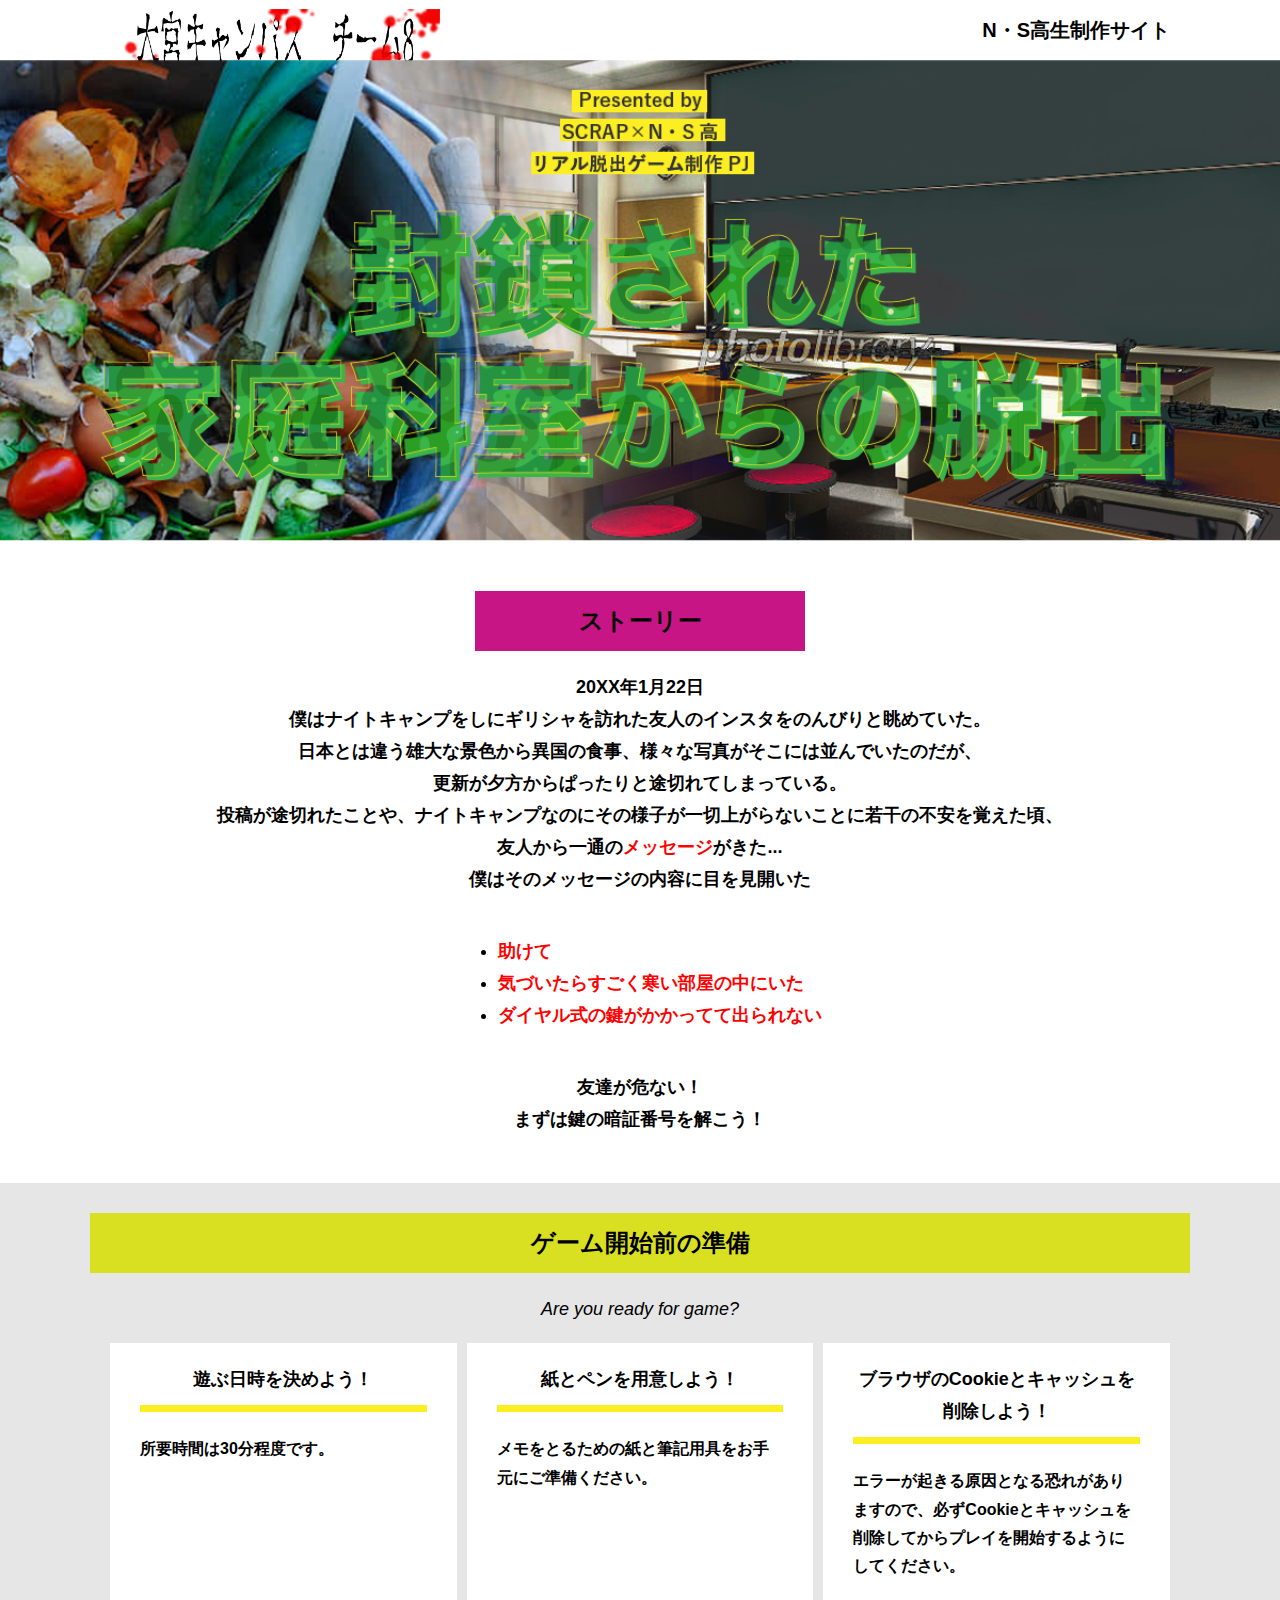
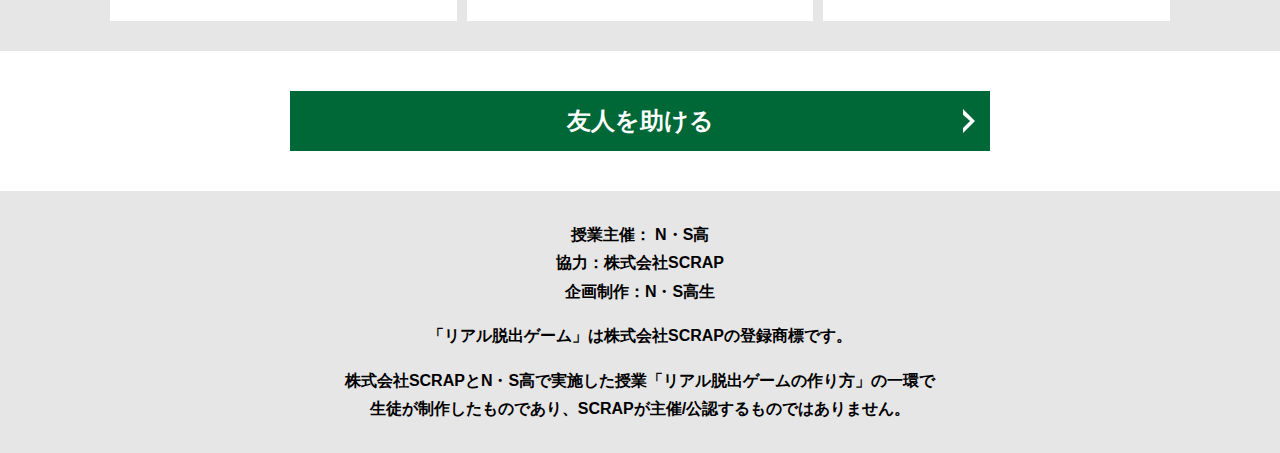
==== index.html @ dbb83a82 "Update index.html" ====
<!DOCTYPE html>
<html lang="ja">
<head>
  <meta charset="UTF-8">
  <meta http-equiv="X-UA-Compatible" content="IE=edge">
  <meta name="viewport" content="width=device-width, initial-scale=1.0">
  <title>謎の館からの脱出 │ Project N</title>
  <link rel="stylesheet" href="assets/css/normalize.css">
  <link rel="stylesheet" href="assets/css/style.css">
</head>
<body>
  <svg width="0" height="0" class="hidden">
    <symbol xmlns="http://www.w3.org/2000/svg" viewBox="0 0 12.47 24.94" id="arrow" class="arrow_svg">
      <title>arrow</title>
      <polygon points="0 24.94 0 19.66 7.35 12.47 0 5.92 0 0 12.47 12.47 0 24.94"/>
    </symbol>
  </svg>
  <header class="header">
    <div class="container">
      <div class="header__logo"><img src="assets/images/チームロゴ.png" alt="チームロゴ"></div>
      <div class="header__name">N・S高生制作サイト</div>
    </div>
  </header>
  <main class="main index-page">
    <!-- タイトルエリア　ここから -->
    <h1 class="main-title"><img src="assets/images/top-image.png" alt="Presented by SCRAP×N・S高リアル脱出ゲーム制作PJ 謎の館からの脱出"></h1>
    <!-- タイトルエリア　ここまで -->
    <section class="section section--story">
      <div class="container">
        <h2 class="section-title section-title--keycolor section-title--story">ストーリー</h2>
        <div class="story">
          <p class="text-center">20XX年1月22日<br>
            僕はナイトキャンプをしにギリシャを訪れた友人のインスタをのんびりと眺めていた。<br>
            日本とは違う雄大な景色から異国の食事、様々な写真がそこには並んでいたのだが、<br>
            更新が夕方からぱったりと途切れてしまっている。<br>
            投稿が途切れたことや、ナイトキャンプなのにその様子が一切上がらないことに若干の不安を覚えた頃、<br>
            友人から一通の<font color="red">メッセージ</font>がきた...<br>
            僕はそのメッセージの内容に目を見開いた<br>
          <div class="story__note__outer ">
            <ul class="story__note">
              <li><font color="red">助けて</font></li>
              <li><font color="red">気づいたらすごく寒い部屋の中にいた</font></li>
               <li><font color="red">ダイヤル式の鍵がかかってて出られない</font></li>
            </ul>
          </div>
          <p class="text-center">友達が危ない！<br>
            まずは鍵の暗証番号を解こう！</p>
        </div>
      </div>
    </section>
    <section class="section bg-color--gray">
      <div class="container">
        <h2 class="section-title">ゲーム開始前の準備</h2>
        <p class="font-eng text-center">Are you ready for game?</p>
        <!--
          class名"row"内のclass名"column"が横並びになります。
          改行する場合は以下のように追加してください。
          <div class="row">
            <div class="column">
              ～ 内容 ～
            </div>
          </div>
        -->
        <div class="row">
          <div class="column">
            <div class="card">
              <h3 class="card__title">遊ぶ日時を決めよう！</h3>
              <p class="card__content">所要時間は30分程度です。</p>
            </div>
          </div>
          <div class="column">
            <div class="card">
              <h3 class="card__title">紙とペンを用意しよう！</h3>
              <p class="card__content">メモをとるための紙と筆記用具をお手元にご準備ください。</p>
            </div>
          </div>
          <div class="column">
            <div class="card">
              <h3 class="card__title">ブラウザのCookieとキャッシュを<br>削除しよう！</h3>
              <p class="card__content">エラーが起きる原因となる恐れがありますので、必ずCookieとキャッシュを削除してからプレイを開始するようにしてください。</p>
            </div>
          </div>
        </div>
      </div>
        </div>
      </div>
    </section>
    <section class="section">
      <div class="container">
        <a class="btn" href="main.html">友人を助ける<svg class="btn__arrow"><use xlink:href="#arrow"></use></svg></a>
      </div>
    </section>
  </main>
  <footer class="footer section bg-color--gray">
    <div class="container">
      <p class="text-center">授業主催： N・S高<br>協力：株式会社SCRAP<br>企画制作：N・S高生</p>
      <p class="text-center">「リアル脱出ゲーム」は株式会社SCRAPの登録商標です。</p>
      <p class="text-center">株式会社SCRAPとN・S高で実施した授業「リアル脱出ゲームの作り方」の一環で<br>生徒が制作したものであり、SCRAPが主催/公認するものではありません。</p>
    </div>
  </footer>
</body>
</html>
---- assets/css/style.css ----
@charset "UTF-8";
/****************************
 * 共通CSSのテンプレートです。
*****************************/
*,
*::before,
*::after {
  -webkit-box-sizing: border-box;
          box-sizing: border-box;
}

html {
  font-size: 18px;
  -webkit-box-sizing: border-box;
          box-sizing: border-box;
}

body {
  overflow-x: hidden;
  font-family: "游ゴシック体", "Yu Gothic", YuGothic, "ヒラギノ角ゴ Pro", "Hiragino Kaku Gothic Pro", "メイリオ", "Meiryo", sans-serif;
  font-size: 18px;
  line-height: 1.77778;
  font-weight: bold;
  text-decoration: none;
  border: none;
  list-style: none;
  color: #000;
  margin: 0;
}

img {
  width: 100%;
}

figure {
  margin: 0;
}

figcaption {
  margin-top: 30px;
  font-size: 14px;
}

@media screen and (max-width: 767px) {
  figcaption {
    font-size: 13px;
  }
}

input[type=text] {
  font-size: 18px;
  border: none;
  padding: 25px 35px;
  display: block;
  margin: 0 auto;
  max-width: 580px;
  width: 100%;
}

::-webkit-input-placeholder {
  color: #999;
}

:-ms-input-placeholder {
  color: #999;
}

::-ms-input-placeholder {
  color: #999;
}

::placeholder {
  color: #999;
}

button {
  cursor: pointer;
  display: block;
  border: none;
  margin: 0 auto;
  background-color: #006837;
  color: #fff;
  width: 287px;
  height: 55px;
}

/*******************
* Layout
*******************/
.section {
  padding-top: 30px;
  padding-bottom: 30px;
}

.section--clear {
  /* ステージクリア画面 */
  position: fixed;
  display: none;
  /* 読み込み時に一瞬表示されるのを防ぐ */
  -webkit-box-pack: center;
      -ms-flex-pack: center;
          justify-content: center;
  -webkit-box-align: center;
      -ms-flex-align: center;
          align-items: center;
  top: 0;
  bottom: 0;
  left: 0;
  right: 0;
  z-index: 200;
}

.section--clear.isClear {
  display: -webkit-box;
  display: -ms-flexbox;
  display: flex;
}

.container {
  width: 1100px;
  padding-left: 20px;
  padding-right: 20px;
  margin: 0 auto;
}

@media screen and (max-width: 1100px) {
  .container {
    width: calc(100% - 40px);
  }
}

.row {
  display: -webkit-box;
  display: -ms-flexbox;
  display: flex;
  -ms-flex-line-pack: stretch;
      align-content: stretch;
  gap: 10px;
}

.row + .row {
  margin-top: 20px;
}

.column {
  width: 100%;
}

.card {
  background-color: #fff;
  margin-bottom: 20px;
  height: 100%;
}

.card__title {
  font-size: 18px;
  text-align: center;
  margin: 0;
  padding: 20px 30px;
  position: relative;
  cursor: pointer;
}

.card__content {
  -webkit-transition: all 0.3s;
  transition: all 0.3s;
  font-size: 16px;
  padding: 20px 30px;
  margin: 0;
  position: relative;
}

.card__content::before {
  display: block;
  content: '';
  width: calc(100% - 60px);
  height: 7px;
  background-color: #fcee21;
  position: absolute;
  top: -10px;
  left: 30px;
}

.hint-page .card {
  height: auto;
}

.hint-page .card__content {
  display: none;
  text-align: center;
}

.hint-page .card__arrow {
  position: absolute;
  top: calc(50% - 12px);
  right: 45px;
  -webkit-transform: rotate(90deg);
          transform: rotate(90deg);
  -webkit-transition: all 0.3s;
  transition: all 0.3s;
  fill: #009245;
  width: 12px;
  height: 24px;
}

.hint-page .card.is-open .card__content {
  display: block;
}

.hint-page .card.is-open .card__arrow {
  -webkit-transform: rotate(-90deg);
          transform: rotate(-90deg);
}

.box {
  padding: 35px 30px;
}

.youtube {
  position: relative;
  width: 100%;
  padding-top: 56.25%;
}

.youtube iframe {
  position: absolute;
  top: 0;
  left: 0;
  width: 100%;
  height: 100%;
}

.youtube__container {
  max-width: 800px;
  margin: 0 auto;
}

/*********************
* Color
*********************/
.bg-color--keycolor {
  background-color: #39b54a;
}

.bg-color--subcolor {
  background-color: #cd5c5c;
}

.bg-color--gray {
  background-color: #e6e6e6;
}

/*********************
* title
**********************/
.main-title {
  margin: 0;
}

.sub-title {
  text-align: center;
  font-size: 18px;
  line-height: 1.66667;
}

.sub-title__bg {
  background-color: #fcee21;
  padding-left: 1rem;
  padding-right: 1rem;
}

.section-title {
  font-size: 24px;
  line-height: 1.75;
  text-align: center;
  padding: 9px 20px;
  background-color: #d9e021;
  margin: 0 -20px 20px -20px;
}

.section-title__stage {
  display: inline-block;
  margin-right: 2rem;
}

.section-title--keycolorlight {
  background-color: #8cc63f;
}

.section-title--keycolorlight .section-title__stage {
  color: #fff;
}

.section-title--keycolor {
  background-color: #c71585;
}

.section-title--story {
  width: 330px;
  margin: 0 auto 20px;
}

.section-title--border {
  position: relative;
  font-size: 30px;
  text-align: center;
  line-height: 1.06667;
  margin: 0;
  padding-bottom: 15px;
  color: #006837;
}

.section-title--border::after {
  position: absolute;
  bottom: 0;
  left: calc(50% - 95px);
  display: block;
  content: '';
  background-color: #fff;
  height: 2.6px;
  width: 190px;
}

/******************
* text
******************/
.font-eng {
  font-style: italic;
  font-weight: normal;
}

/*************************
* Button
*************************/
.btn {
  display: block;
  text-decoration: none;
  cursor: pointer;
  background-color: #006837;
  color: #fff;
  font-size: 24px;
  line-height: 1.54167;
  text-align: center;
  padding: 11.5px;
  width: calc(100% - 40px);
  max-width: 700px;
  margin: 10px auto;
  position: relative;
}

.btn:hover {
  opacity: 0.7;
}

.btn__arrow {
  position: absolute;
  top: calc(50% - 12px);
  right: 15px;
  fill: #fff;
  width: 12px;
  height: 24px;
}

/****************
* header
*****************/
.header {
  background-color: #fff;
  height: 60px;
}

.header .container {
  display: -webkit-box;
  display: -ms-flexbox;
  display: flex;
  -webkit-box-pack: justify;
      -ms-flex-pack: justify;
          justify-content: space-between;
  -webkit-box-align: center;
      -ms-flex-align: center;
          align-items: center;
  height: 100%;
}

.header__logo {
  width: 330px;
  height: 42px;
}

.header__name {
  font-size: 20px;
  line-height: 1.1;
}

.footer {
  font-size: 16px;
}

.footer p:first-child {
  margin-top: 0;
}

.footer p:last-child {
  margin-bottom: 0;
}

/********************
* main
********************/
.story__note {
  margin: 0;
}

.story__note__outer {
  width: 860px;
  display: -webkit-box;
  display: -ms-flexbox;
  display: flex;
  padding: 20px;
  margin: 20px auto;
  -webkit-box-pack: center;
      -ms-flex-pack: center;
          justify-content: center;
}

@media screen and (max-width: 940px) {
  .story__note__outer {
    width: 100%;
  }
}

.stage-column__container + .stage-column__container {
  border-top: 2px solid #fff;
}

.answer {
  font-size: 18px;
  margin-bottom: 20px;
  line-height: 80px;
  word-spacing: 20px;
}

.err-message {
  color: #c1272d;
  font-size: 18px;
  text-align: center;
}

.link-hint {
  text-align: center;
  display: block;
  margin-top: 20px;
}

.clear-message {
  background-color: #d9e021;
  padding: 30px 30px 60px;
  position: relative;
}

.clear-message__title {
  position: relative;
  display: block;
  text-align: center;
  color: #006837;
  font-size: 30px;
  padding-bottom: 10px;
  margin-bottom: 35px;
}

.clear-message__title::after {
  content: '';
  position: absolute;
  display: block;
  width: 183px;
  height: 2px;
  background-color: #fff;
  bottom: 0;
  left: calc(50% - (183px/2));
}

.clear-message__content {
  text-align: center;
}

.clear-message__btn {
  position: absolute;
  bottom: -30px;
  left: calc(50% - 144px);
  width: 288px;
  margin: 0;
}

/********************
* Utility
********************/
.text-center {
  text-align: center;
}

.text-left {
  text-align: left;
}

.text-right {
  text-align: right;
}

.hidden {
  display: none;
}
/*# sourceMappingURL=style.css.map */
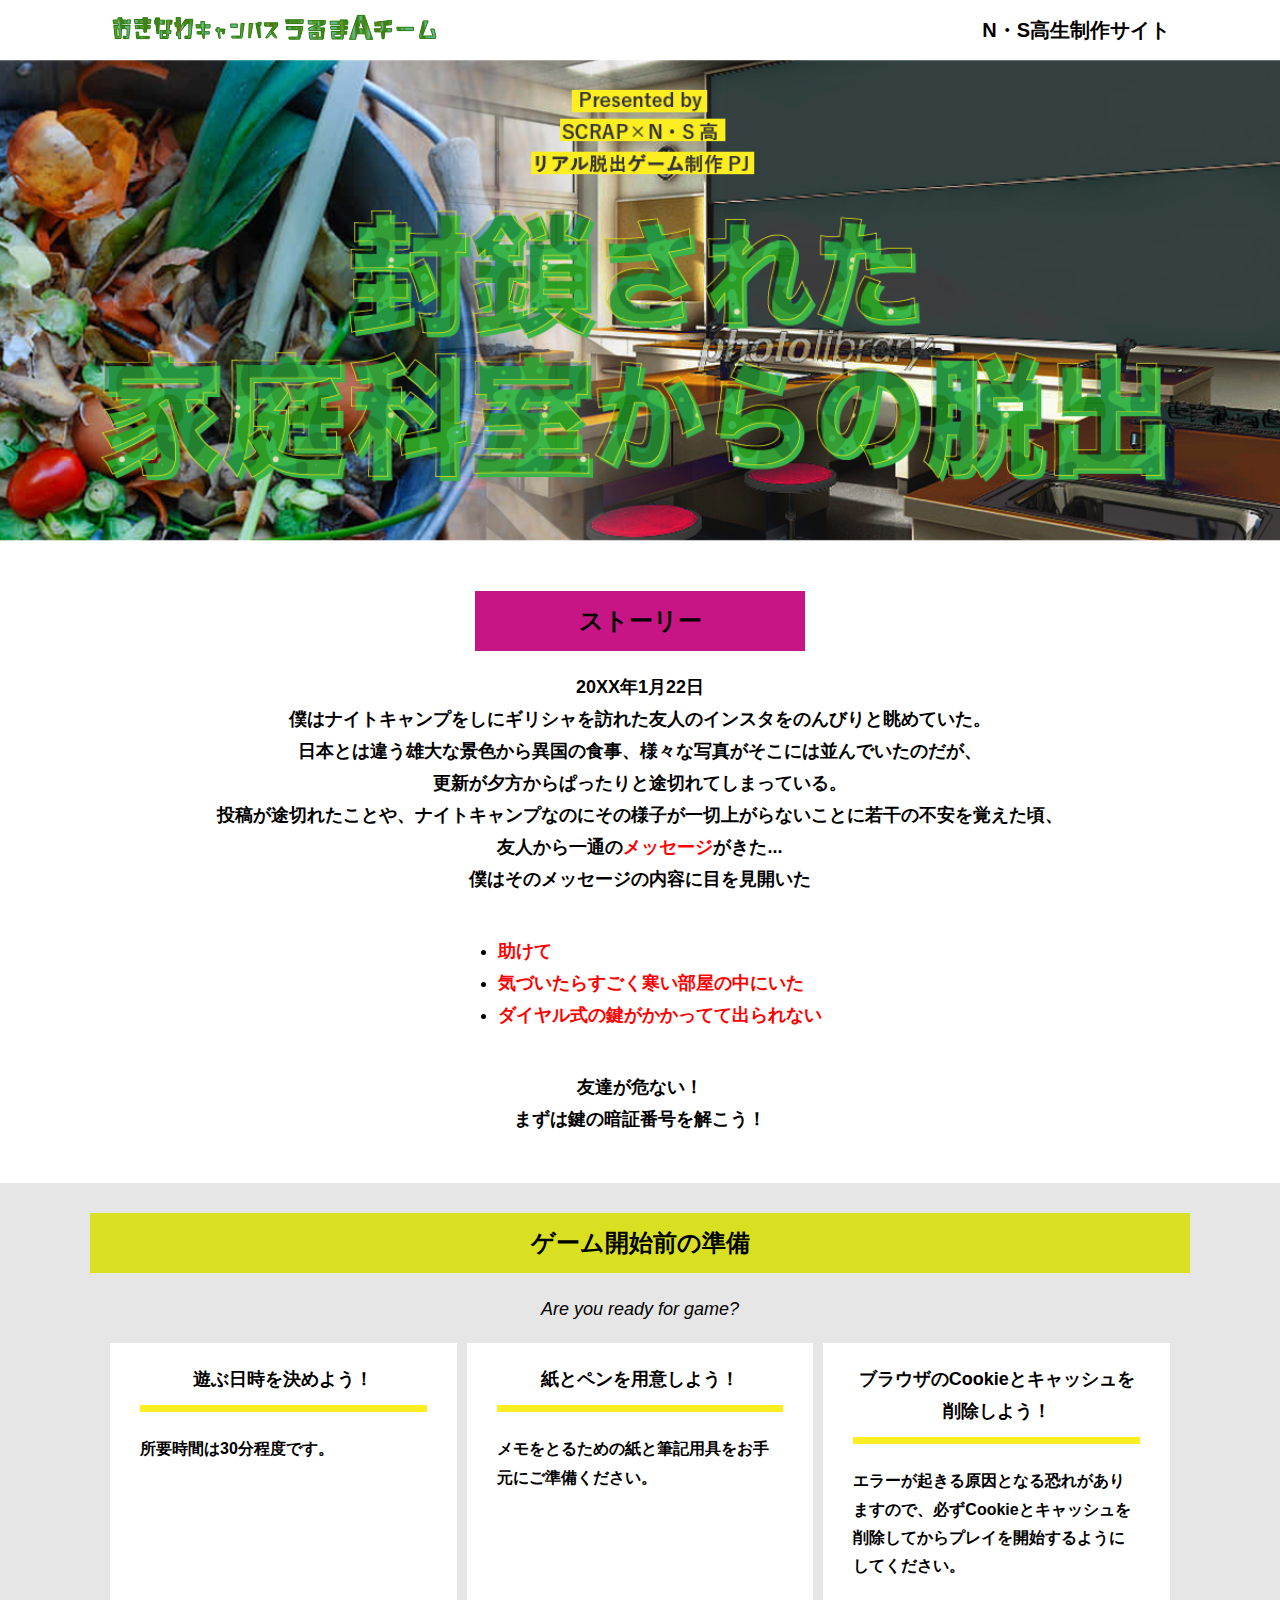
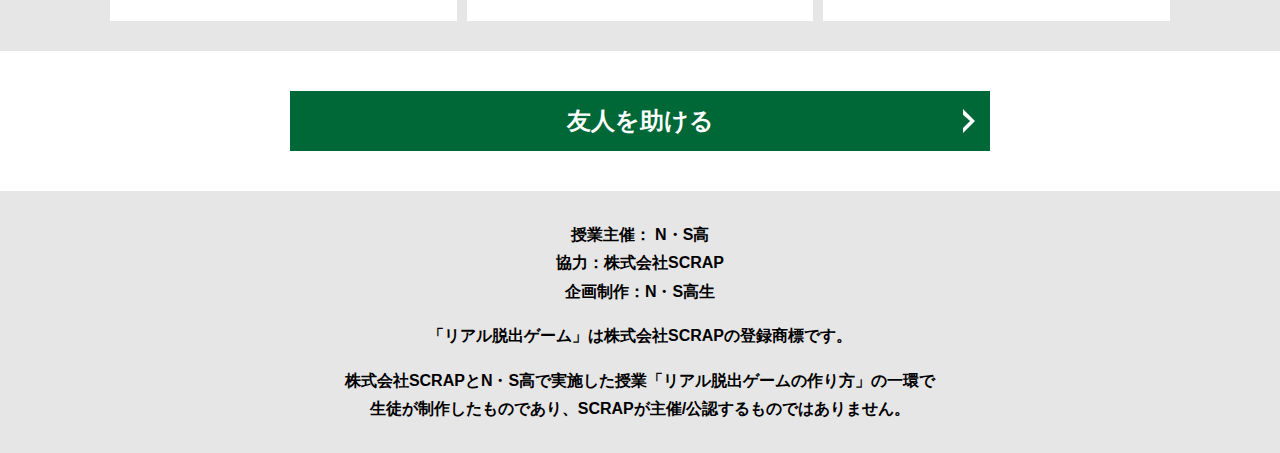
==== commit 155e5309: "Update index.html" ====
--- a/index.html
+++ b/index.html
@@ -17,7 +17,7 @@
   </svg>
   <header class="header">
     <div class="container">
-      <div class="header__logo"><img src="assets/images/チームロゴ.png" alt="チームロゴ"></div>
+      <div class="header__logo"><img src="assets/images/logo.svg" alt="チームロゴ"></div>
       <div class="header__name">N・S高生制作サイト</div>
     </div>
   </header>
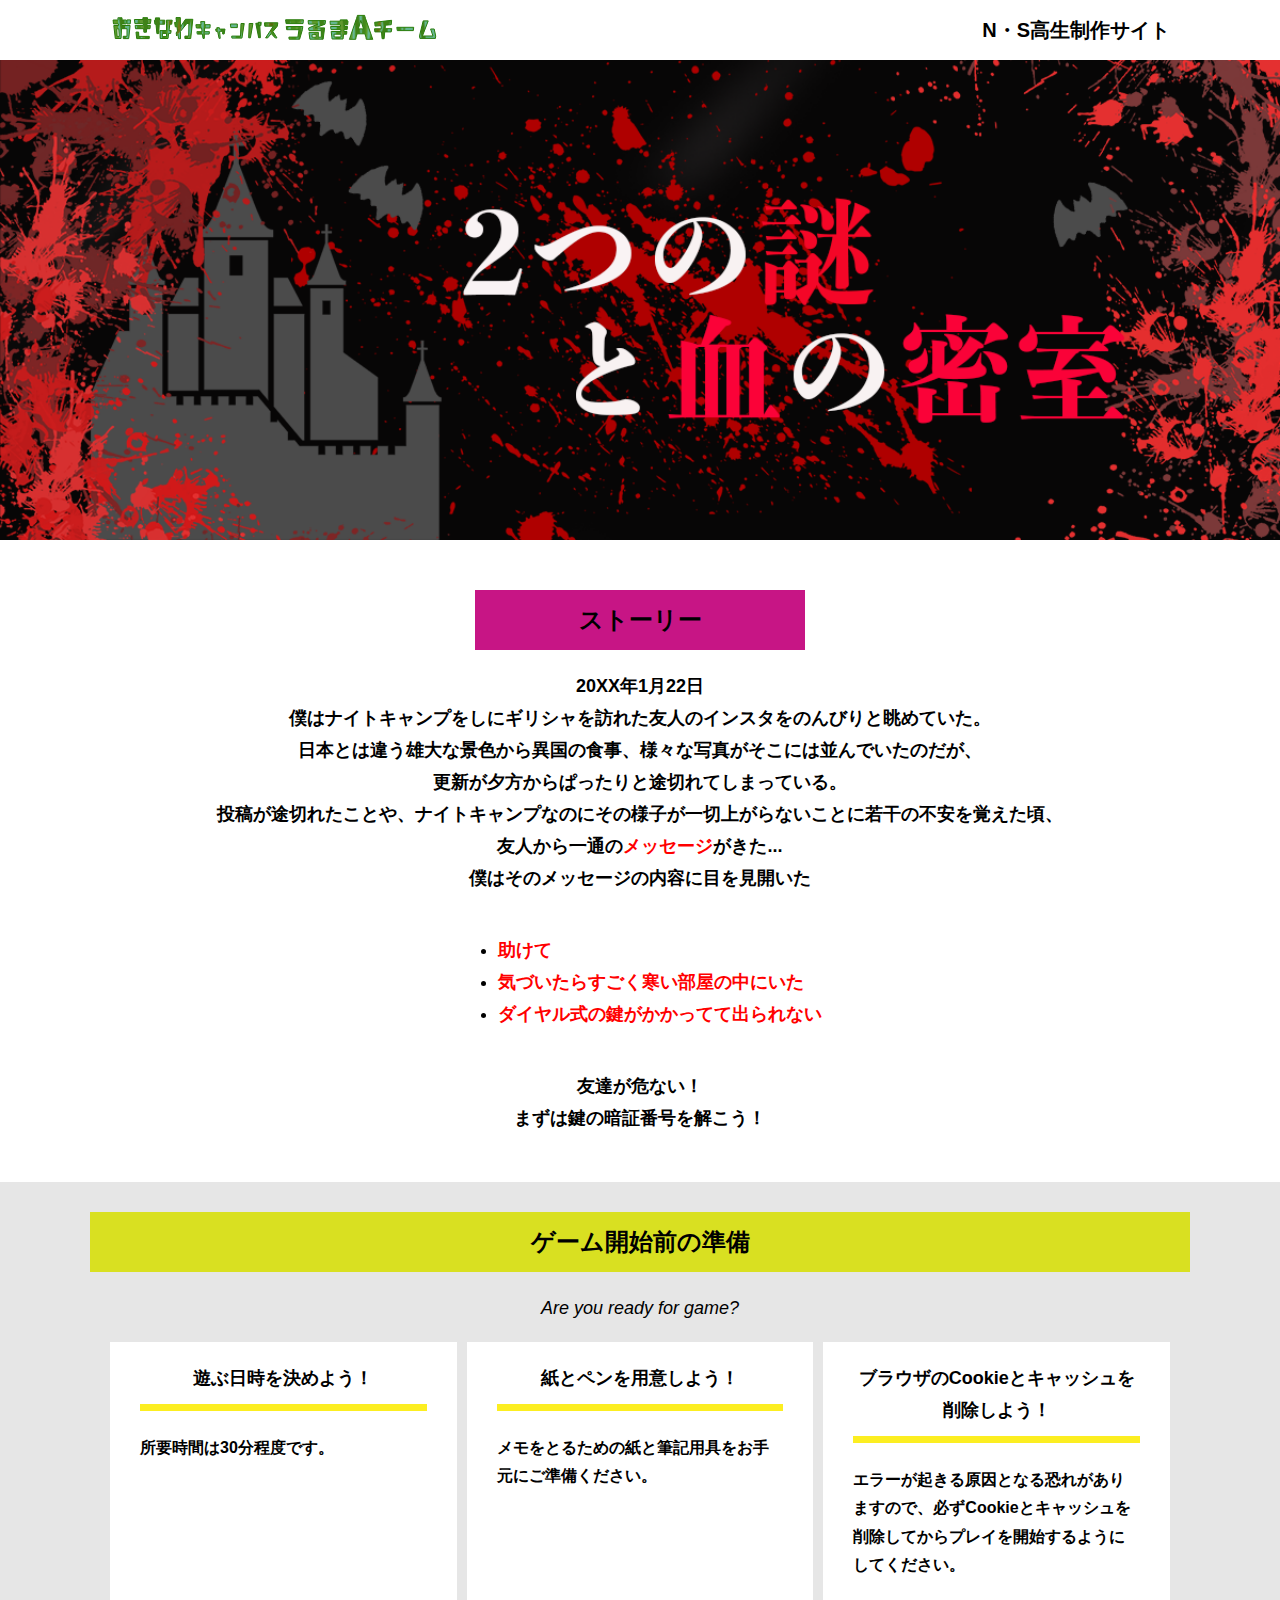
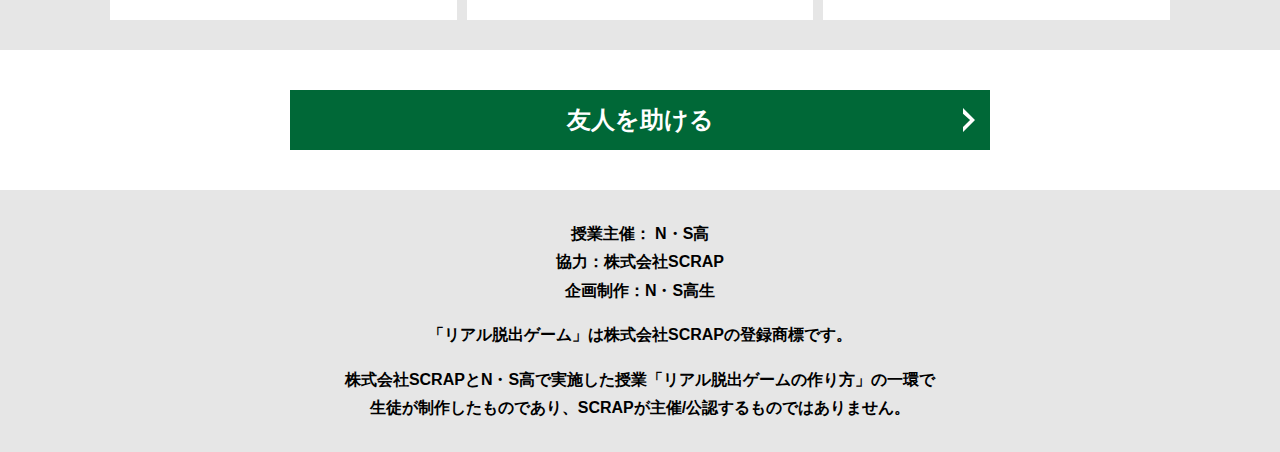
==== commit 8e221d87: "Update index.html" ====
--- a/index.html
+++ b/index.html
@@ -23,7 +23,7 @@
   </header>
   <main class="main index-page">
     <!-- タイトルエリア　ここから -->
-    <h1 class="main-title"><img src="assets/images/top-image.png" alt="Presented by SCRAP×N・S高リアル脱出ゲーム制作PJ 謎の館からの脱出"></h1>
+    <h1 class="main-title"><img src="assets/images/プロN ヘッダー画像 2つの謎と血の密室.png" alt="プロN ヘッダー画像 2つの謎と血の密室"></h1>
     <!-- タイトルエリア　ここまで -->
     <section class="section section--story">
       <div class="container">
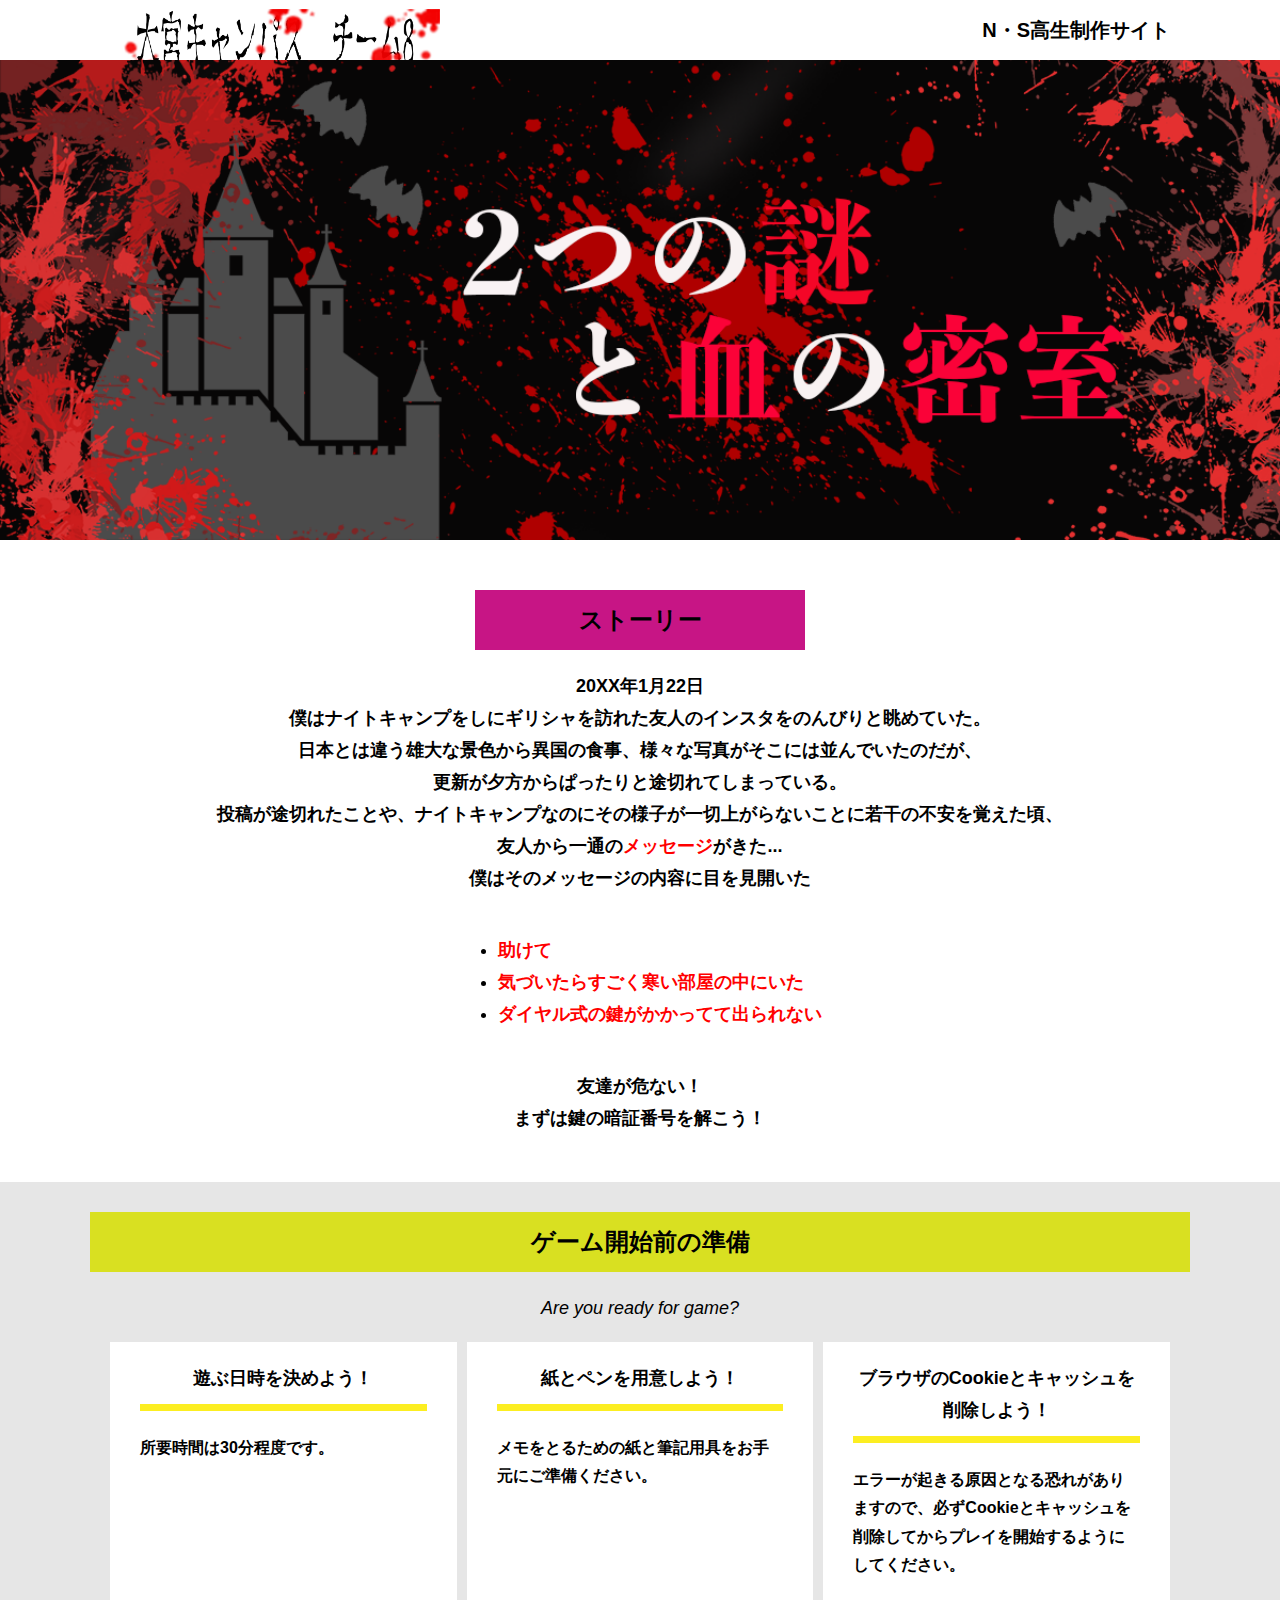
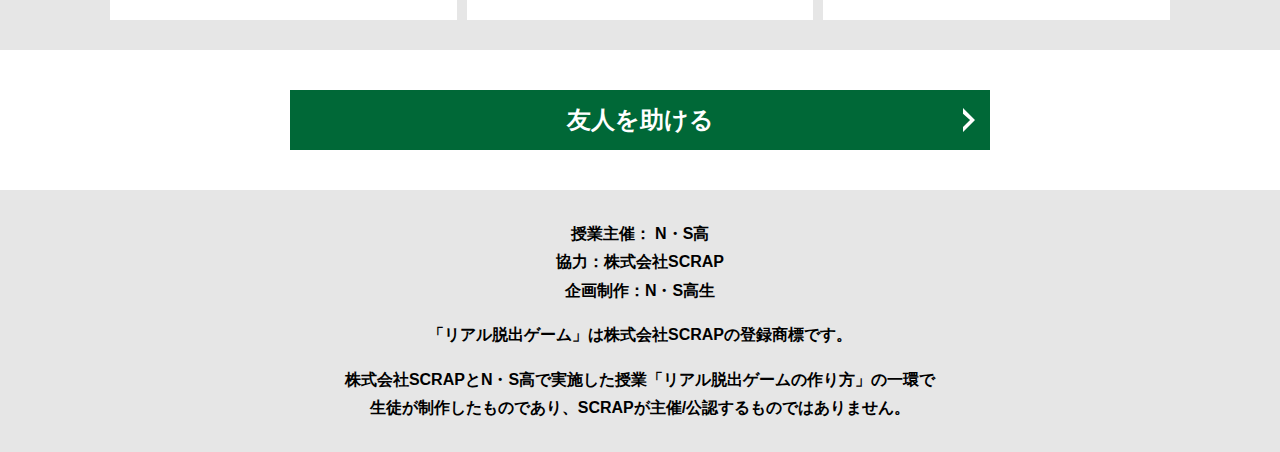
==== commit 7cdcb80f: "Update index.html" ====
--- a/index.html
+++ b/index.html
@@ -17,7 +17,7 @@
   </svg>
   <header class="header">
     <div class="container">
-      <div class="header__logo"><img src="assets/images/logo.svg" alt="チームロゴ"></div>
+      <div class="header__logo"><img src="assets/images/rogo1.png" alt="チームロゴ"></div>
       <div class="header__name">N・S高生制作サイト</div>
     </div>
   </header>
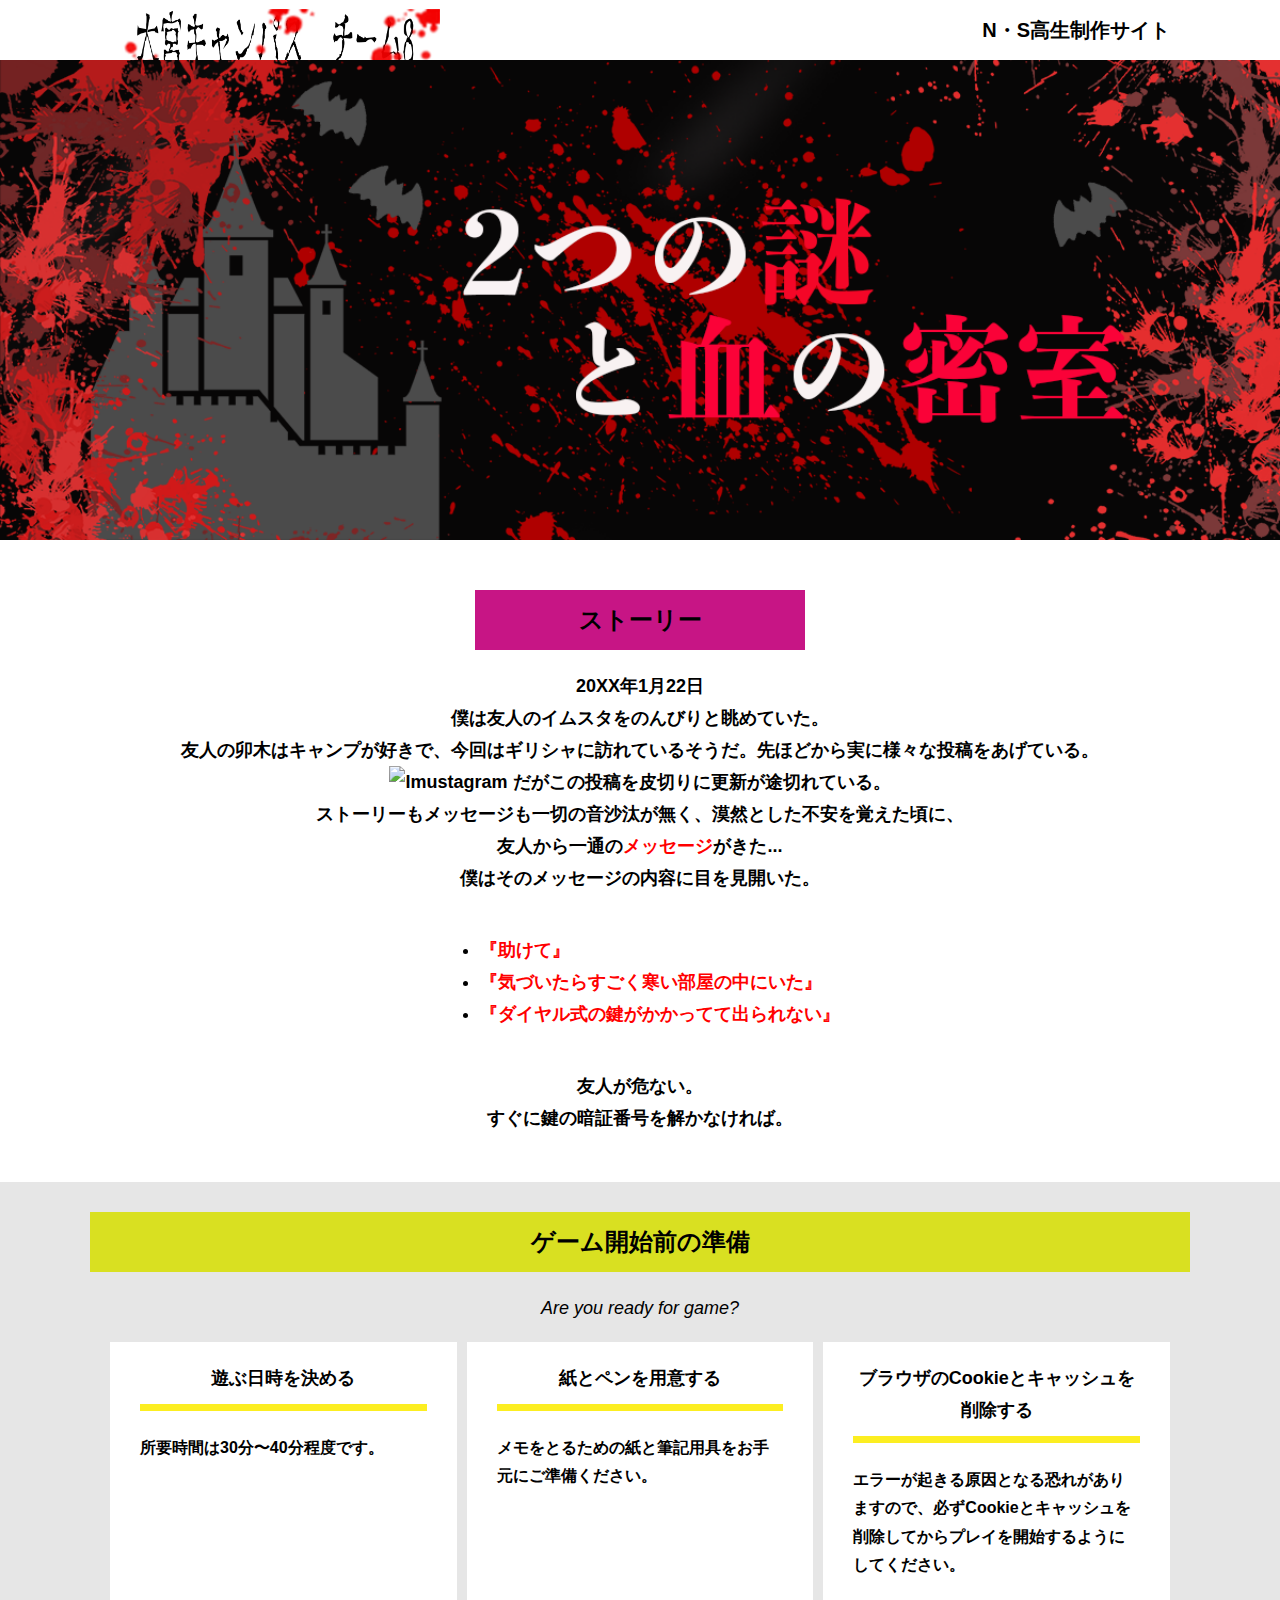
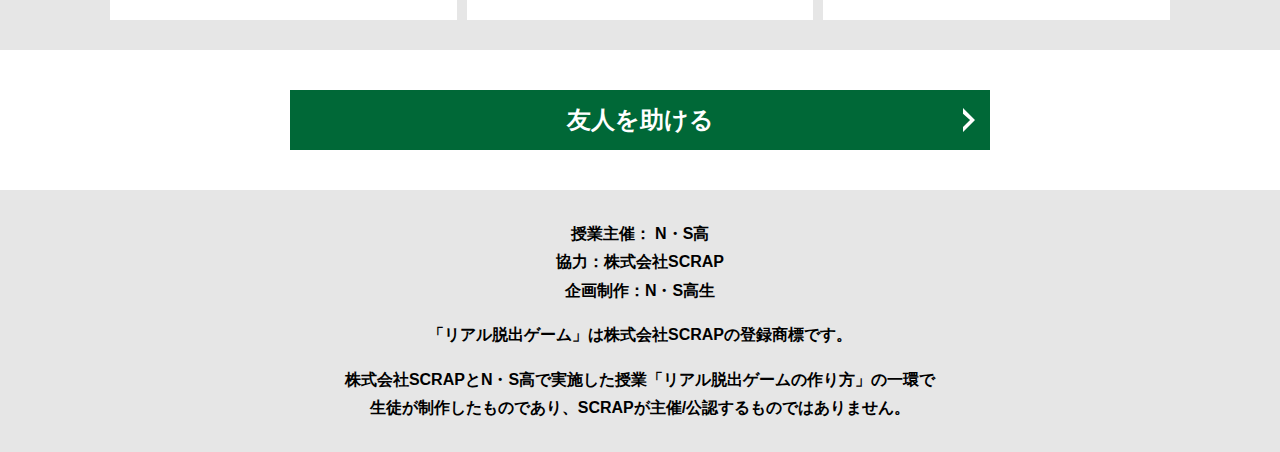
==== commit eae25d01: "Update index.html" ====
--- a/index.html
+++ b/index.html
@@ -4,7 +4,7 @@
   <meta charset="UTF-8">
   <meta http-equiv="X-UA-Compatible" content="IE=edge">
   <meta name="viewport" content="width=device-width, initial-scale=1.0">
-  <title>謎の館からの脱出 │ Project N</title>
+  <title>2つの謎と血の密室 │ Project N</title>
   <link rel="stylesheet" href="assets/css/normalize.css">
   <link rel="stylesheet" href="assets/css/style.css">
 </head>
@@ -30,21 +30,22 @@
         <h2 class="section-title section-title--keycolor section-title--story">ストーリー</h2>
         <div class="story">
           <p class="text-center">20XX年1月22日<br>
-            僕はナイトキャンプをしにギリシャを訪れた友人のインスタをのんびりと眺めていた。<br>
-            日本とは違う雄大な景色から異国の食事、様々な写真がそこには並んでいたのだが、<br>
-            更新が夕方からぱったりと途切れてしまっている。<br>
-            投稿が途切れたことや、ナイトキャンプなのにその様子が一切上がらないことに若干の不安を覚えた頃、<br>
+            僕は友人のイムスタをのんびりと眺めていた。<br>
+            友人の卯木はキャンプが好きで、今回はギリシャに訪れているそうだ。先ほどから実に様々な投稿をあげている。<br>
+             <img src="https://user-images.githubusercontent.com/89884919/133187421-bb1ad3ab-1cae-4e5f-b325-6bf51d04e0c8.PNG" title="Imustagram">
+            だがこの投稿を皮切りに更新が途切れている。<br>
+            ストーリーもメッセージも一切の音沙汰が無く、漠然とした不安を覚えた頃に、<br>
             友人から一通の<font color="red">メッセージ</font>がきた...<br>
-            僕はそのメッセージの内容に目を見開いた<br>
+            僕はそのメッセージの内容に目を見開いた。<br>
           <div class="story__note__outer ">
             <ul class="story__note">
-              <li><font color="red">助けて</font></li>
-              <li><font color="red">気づいたらすごく寒い部屋の中にいた</font></li>
-               <li><font color="red">ダイヤル式の鍵がかかってて出られない</font></li>
+              <li><font color="red">『助けて』</font></li>
+              <li><font color="red">『気づいたらすごく寒い部屋の中にいた』</font></li>
+              <li><font color="red">『ダイヤル式の鍵がかかってて出られない』</font></li>
             </ul>
           </div>
-          <p class="text-center">友達が危ない！<br>
-            まずは鍵の暗証番号を解こう！</p>
+          <p class="text-center">友人が危ない。<br>
+            すぐに鍵の暗証番号を解かなければ。</p>
         </div>
       </div>
     </section>
@@ -64,19 +65,19 @@
         <div class="row">
           <div class="column">
             <div class="card">
-              <h3 class="card__title">遊ぶ日時を決めよう！</h3>
-              <p class="card__content">所要時間は30分程度です。</p>
+              <h3 class="card__title">遊ぶ日時を決める</h3>
+              <p class="card__content">所要時間は30分〜40分程度です。</p>
             </div>
           </div>
           <div class="column">
             <div class="card">
-              <h3 class="card__title">紙とペンを用意しよう！</h3>
+              <h3 class="card__title">紙とペンを用意する</h3>
               <p class="card__content">メモをとるための紙と筆記用具をお手元にご準備ください。</p>
             </div>
           </div>
           <div class="column">
             <div class="card">
-              <h3 class="card__title">ブラウザのCookieとキャッシュを<br>削除しよう！</h3>
+              <h3 class="card__title">ブラウザのCookieとキャッシュを<br>削除する</h3>
               <p class="card__content">エラーが起きる原因となる恐れがありますので、必ずCookieとキャッシュを削除してからプレイを開始するようにしてください。</p>
             </div>
           </div>
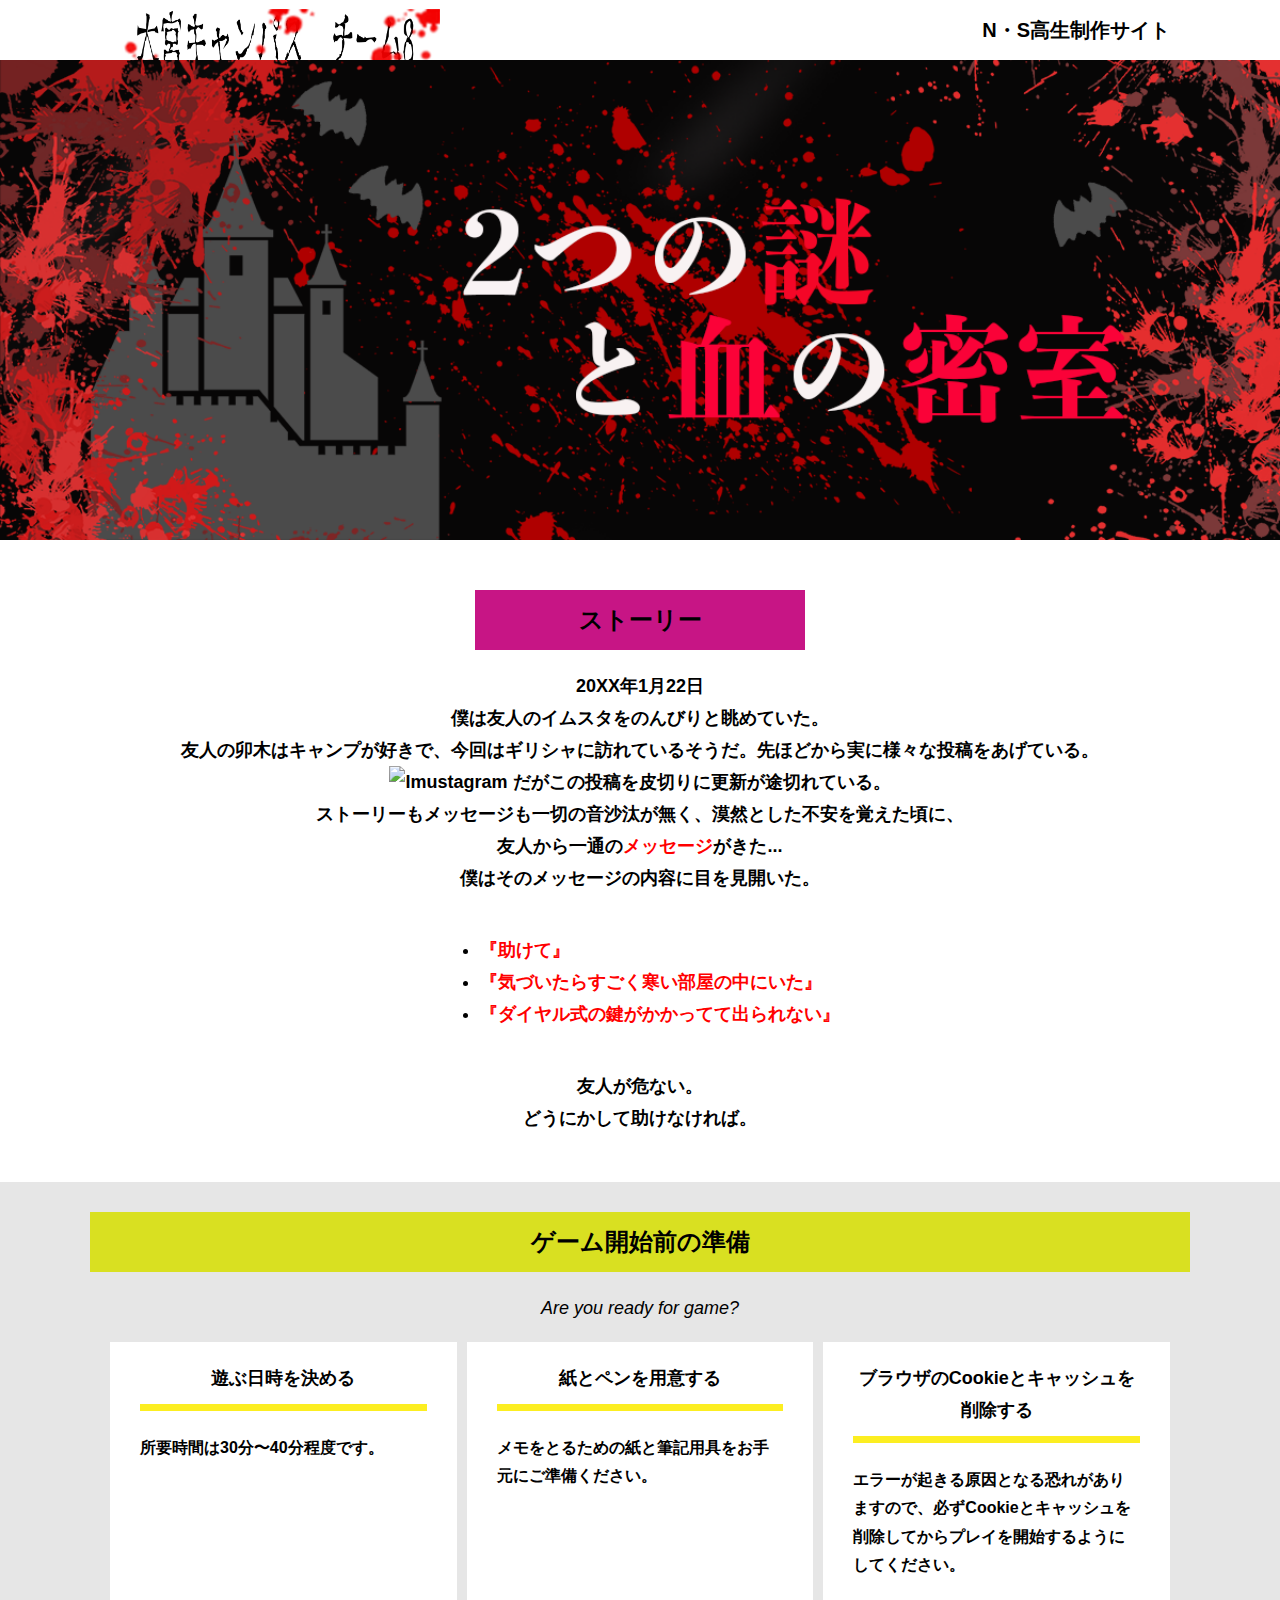
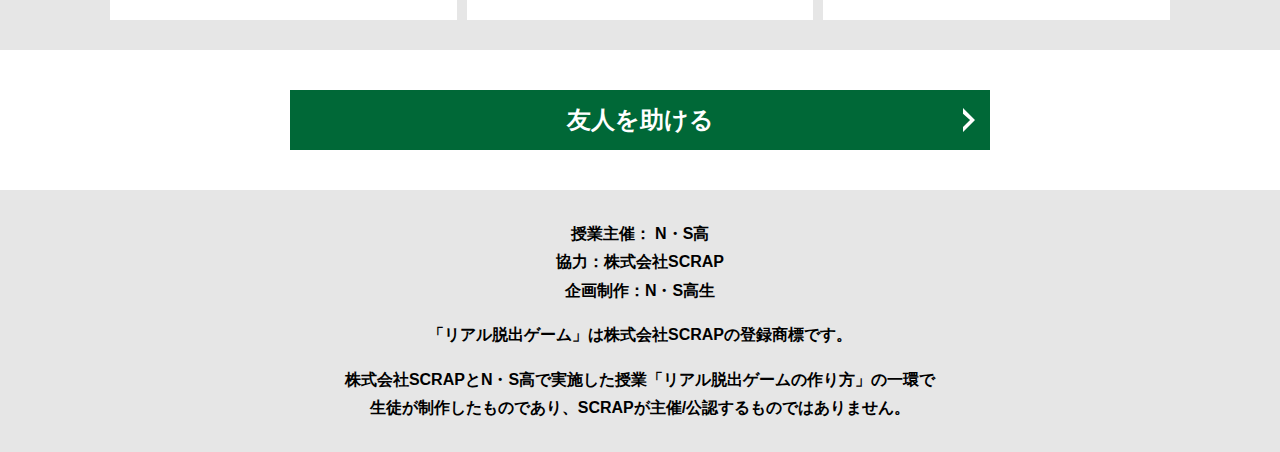
==== commit 5b9e8c05: "Update index.html" ====
--- a/index.html
+++ b/index.html
@@ -45,7 +45,7 @@
             </ul>
           </div>
           <p class="text-center">友人が危ない。<br>
-            すぐに鍵の暗証番号を解かなければ。</p>
+            どうにかして助けなければ。</p>
         </div>
       </div>
     </section>
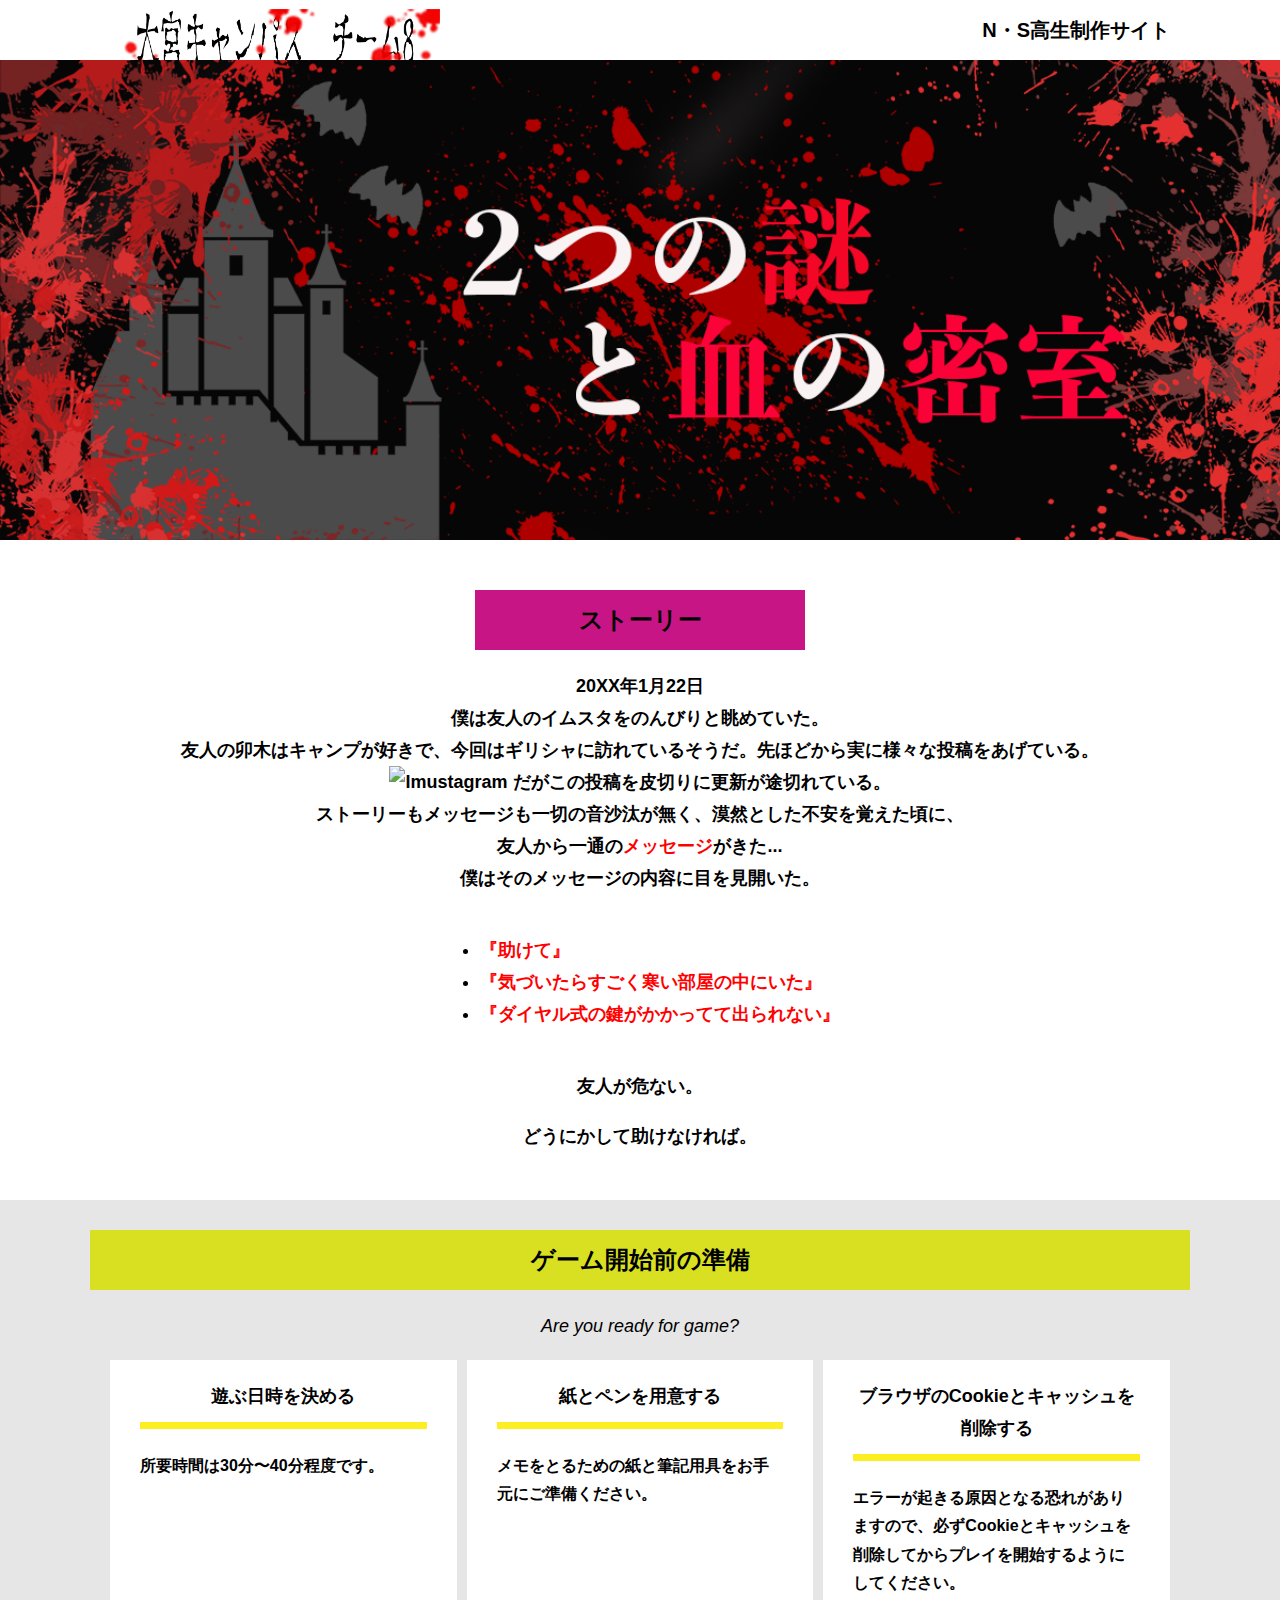
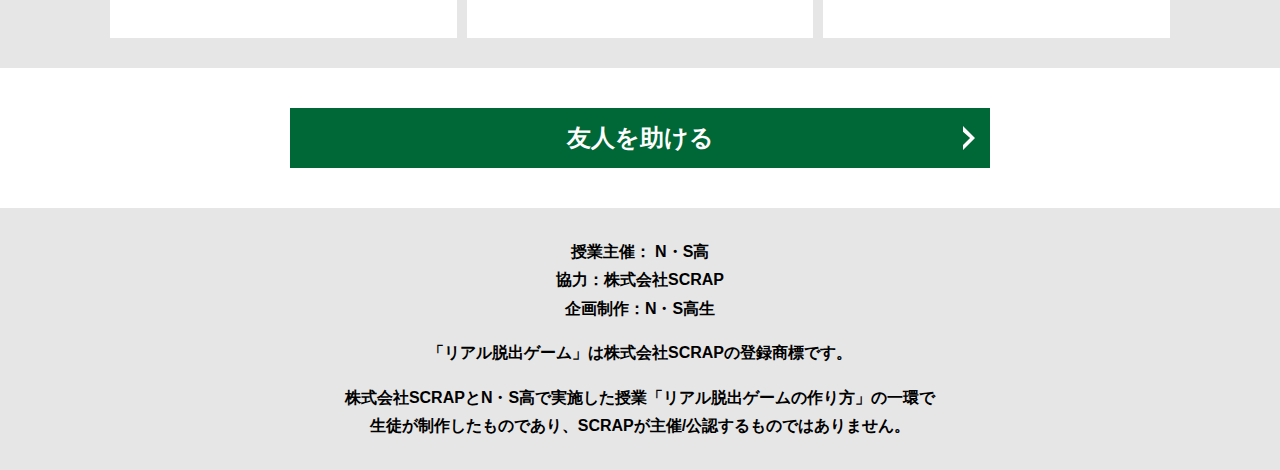
==== commit 950fe364: "Update index.html" ====
--- a/index.html
+++ b/index.html
@@ -45,7 +45,7 @@
             </ul>
           </div>
           <p class="text-center">友人が危ない。<br>
-            どうにかして助けなければ。</p>
+          <p class="text-center">どうにかして助けなければ。</p>
         </div>
       </div>
     </section>
